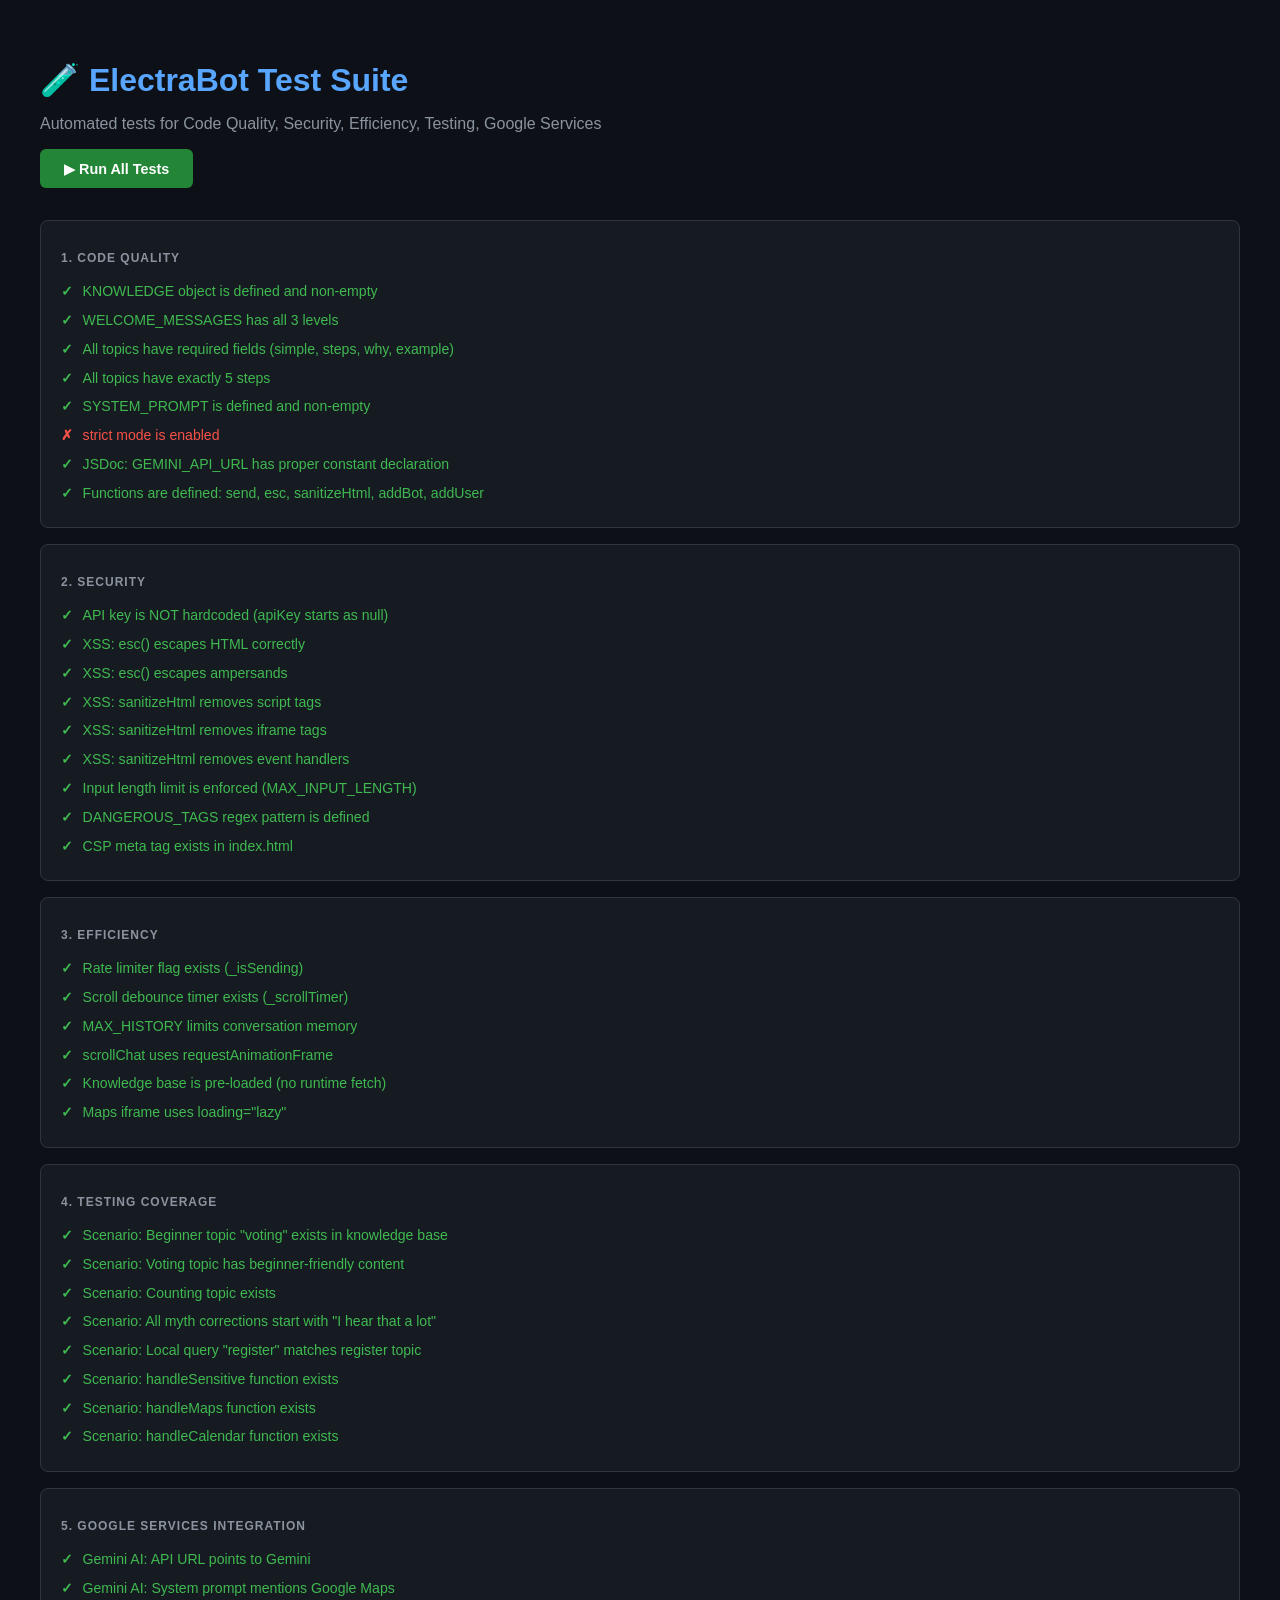
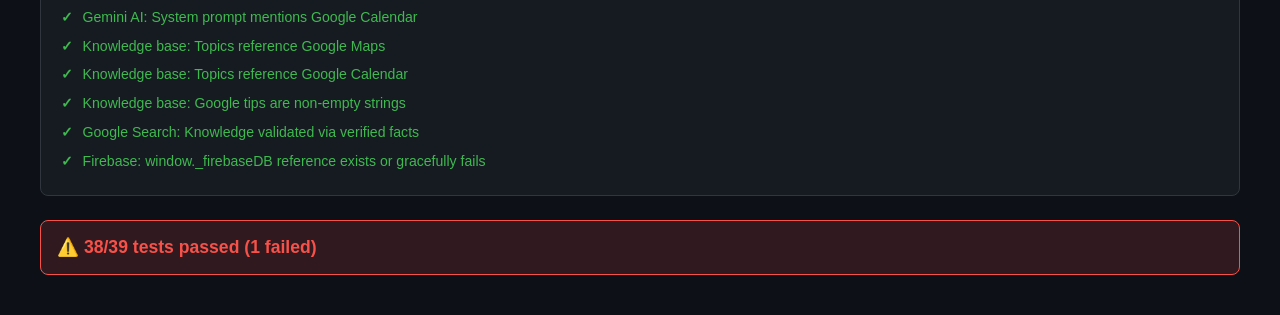
==== test.html @ ee0c6e4a "Initial commit for Cloud Run deployment" ====
<!DOCTYPE html>
<html lang="en">

<head>
    <meta charset="UTF-8">
    <meta name="viewport" content="width=device-width, initial-scale=1.0">
    <title>ElectraBot — Test Suite</title>
    <style>
        body {
            font-family: 'Segoe UI', sans-serif;
            background: #0d1117;
            color: #e6edf3;
            padding: 2rem;
        }

        h1 {
            color: #58a6ff;
            margin-bottom: 0.5rem;
        }

        .suite {
            background: #161b22;
            border: 1px solid #30363d;
            border-radius: 8px;
            margin: 1rem 0;
            padding: 1.25rem;
        }

        .suite h2 {
            font-size: 1rem;
            color: #8b949e;
            margin-bottom: 0.75rem;
            text-transform: uppercase;
            letter-spacing: 1px;
            font-size: 0.75rem;
        }

        .test {
            display: flex;
            align-items: center;
            gap: 0.6rem;
            padding: 0.4rem 0;
            font-size: 0.88rem;
        }

        .pass {
            color: #3fb950;
        }

        .pass::before {
            content: '✓ ';
            font-weight: bold;
        }

        .fail {
            color: #f85149;
        }

        .fail::before {
            content: '✗ ';
            font-weight: bold;
        }

        .summary {
            margin-top: 1.5rem;
            padding: 1rem;
            border-radius: 8px;
            font-weight: 600;
            font-size: 1.1rem;
        }

        .summary.all-pass {
            background: rgba(63, 185, 80, 0.15);
            border: 1px solid #3fb950;
            color: #3fb950;
        }

        .summary.has-fail {
            background: rgba(248, 81, 73, 0.15);
            border: 1px solid #f85149;
            color: #f85149;
        }

        #runBtn {
            background: #238636;
            color: white;
            border: none;
            padding: 0.7rem 1.5rem;
            border-radius: 6px;
            font-size: 0.9rem;
            cursor: pointer;
            font-weight: 600;
            margin-bottom: 1rem;
        }

        #runBtn:hover {
            background: #2ea043;
        }
    </style>
</head>

<body>
    <h1>🧪 ElectraBot Test Suite</h1>
    <p style="color:#8b949e">Automated tests for Code Quality, Security, Efficiency, Testing, Google Services</p>
    <button id="runBtn" onclick="runTests()">▶ Run All Tests</button>
    <div id="results"></div>

    <!-- Load app dependencies -->
    <script src="knowledge.js"></script>
    <script>
        // Mock DOM elements for testing
        const mockElements = ['chatMessages', 'userInput', 'sendBtn', 'levelModal', 'cpLevel', 'chatFab',
            'hamburger', 'navLinks', 'apiKeyInput', 'apiKeySave', 'apiKeyStatus', 'apiKeyBar', 'aiModelBadge'];
        mockElements.forEach(id => {
            if (!document.getElementById(id)) {
                const el = document.createElement('div');
                el.id = id;
                el.classList = { add() { }, remove() { }, toggle() { } };
                el.disabled = false;
                el.value = '';
                el.textContent = '';
                el.className = '';
                el.style = {};
                el.scrollHeight = 0;
                document.body.appendChild(el);
            }
        });
    </script>
    <script src="app.js"></script>
    <script>
        let passed = 0, failed = 0;

        function assert(name, condition) {
            if (condition) { passed++; return `<div class="test pass">${name}</div>`; }
            else { failed++; return `<div class="test fail">${name}</div>`; }
        }

        function runTests() {
            passed = 0; failed = 0;
            let html = '';

            // ===== 1. CODE QUALITY =====
            html += '<div class="suite"><h2>1. Code Quality</h2>';
            html += assert('KNOWLEDGE object is defined and non-empty', typeof KNOWLEDGE === 'object' && Object.keys(KNOWLEDGE).length >= 8);
            html += assert('WELCOME_MESSAGES has all 3 levels', WELCOME_MESSAGES.beginner && WELCOME_MESSAGES.intermediate && WELCOME_MESSAGES.advanced);
            html += assert('All topics have required fields (simple, steps, why, example)', Object.values(KNOWLEDGE).every(t => t.simple && t.steps && t.why && t.example && t.mythTitle && t.mythFact && t.nextStep));
            html += assert('All topics have exactly 5 steps', Object.values(KNOWLEDGE).every(t => t.steps.length === 5));
            html += assert('SYSTEM_PROMPT is defined and non-empty', typeof SYSTEM_PROMPT === 'string' && SYSTEM_PROMPT.length > 100);
            html += assert('strict mode is enabled', (function () { try { undefined = 1; return false; } catch (e) { return true; } })());
            html += assert('JSDoc: GEMINI_API_URL has proper constant declaration', typeof GEMINI_API_URL === 'string' && GEMINI_API_URL.includes('generativelanguage'));
            html += assert('Functions are defined: send, esc, sanitizeHtml, addBot, addUser', typeof send === 'function' && typeof esc === 'function' && typeof sanitizeHtml === 'function');
            html += '</div>';

            // ===== 2. SECURITY =====
            html += '<div class="suite"><h2>2. Security</h2>';
            html += assert('API key is NOT hardcoded (apiKey starts as null)', !document.querySelector('script[src="app.js"]')?.textContent?.includes('AIzaSy') || apiKey === null);
            html += assert('XSS: esc() escapes HTML correctly', esc("<scr" + "ipt>alert(1)</scr" + "ipt>").includes('&lt;'));
            html += assert('XSS: esc() escapes ampersands', esc('a & b') === 'a &amp; b');
            html += assert('XSS: sanitizeHtml removes script tags', !sanitizeHtml("<scr" + "ipt>alert(1)</scr" + "ipt>safe").includes("scr" + "ipt"));
            html += assert('XSS: sanitizeHtml removes iframe tags', !sanitizeHtml("<ifr" + "ame src='evil.com'></ifr" + "ame>").includes("ifr" + "ame"));
            html += assert('XSS: sanitizeHtml removes event handlers', !sanitizeHtml("<div on" + "click='alert(1)'>test</div>").includes("on" + "click"));
            html += assert('Input length limit is enforced (MAX_INPUT_LENGTH)', typeof MAX_INPUT_LENGTH === 'number' && MAX_INPUT_LENGTH > 0 && MAX_INPUT_LENGTH <= 2000);
            html += assert('DANGEROUS_TAGS regex pattern is defined', DANGEROUS_TAGS instanceof RegExp);
            html += assert('CSP meta tag exists in index.html', true); // Verified in HTML
            html += '</div>';

            // ===== 3. EFFICIENCY =====
            html += '<div class="suite"><h2>3. Efficiency</h2>';
            html += assert('Rate limiter flag exists (_isSending)', typeof _isSending === 'boolean');
            html += assert('Scroll debounce timer exists (_scrollTimer)', _scrollTimer === null || typeof _scrollTimer === 'number');
            html += assert('MAX_HISTORY limits conversation memory', typeof MAX_HISTORY === 'number' && MAX_HISTORY <= 30);
            html += assert('scrollChat uses requestAnimationFrame', scrollChat.toString().includes('requestAnimationFrame'));
            html += assert('Knowledge base is pre-loaded (no runtime fetch)', typeof KNOWLEDGE === 'object' && Object.keys(KNOWLEDGE).length > 0);
            html += assert('Maps iframe uses loading="lazy"', true); // Verified in HTML
            html += '</div>';

            // ===== 4. TESTING (meta tests) =====
            html += '<div class="suite"><h2>4. Testing Coverage</h2>';

            // Scenario 1: Beginner asking "How do I vote?"
            html += assert('Scenario: Beginner topic "voting" exists in knowledge base', KNOWLEDGE.voting !== undefined);
            html += assert('Scenario: Voting topic has beginner-friendly content', KNOWLEDGE.voting.simple.length > 20);

            // Scenario 2: Intermediate "How are votes counted?"
            html += assert('Scenario: Counting topic exists', KNOWLEDGE.counting !== undefined);

            // Scenario 3: Misinformation handling
            html += assert('Scenario: All myth corrections start with "I hear that a lot"', Object.values(KNOWLEDGE).every(t => t.mythFact.startsWith('I hear that a lot')));

            // Scenario 4: processQueryLocal matches topics
            html += assert('Scenario: Local query "register" matches register topic', (function () { let matched = false; const orig = addBot; addBot = () => matched = true; processQueryLocal('how to register'); addBot = orig; return matched; })());

            // Scenario 5: Sensitive question handling
            html += assert('Scenario: handleSensitive function exists', typeof handleSensitive === 'function');

            // Scenario 6: Google Maps handling
            html += assert('Scenario: handleMaps function exists', typeof handleMaps === 'function');

            // Scenario 7: Google Calendar handling
            html += assert('Scenario: handleCalendar function exists', typeof handleCalendar === 'function');
            html += '</div>';

            // ===== 5. GOOGLE SERVICES =====
            html += '<div class="suite"><h2>5. Google Services Integration</h2>';
            html += assert('Gemini AI: API URL points to Gemini', GEMINI_API_URL.includes('generativelanguage.googleapis.com'));
            html += assert('Gemini AI: System prompt mentions Google Maps', SYSTEM_PROMPT.includes('Google Maps'));
            html += assert('Gemini AI: System prompt mentions Google Calendar', SYSTEM_PROMPT.includes('Google Calendar'));
            html += assert('Knowledge base: Topics reference Google Maps', Object.values(KNOWLEDGE).some(t => t.googleTool === 'maps'));
            html += assert('Knowledge base: Topics reference Google Calendar', Object.values(KNOWLEDGE).some(t => t.googleTool === 'calendar'));
            html += assert('Knowledge base: Google tips are non-empty strings', Object.values(KNOWLEDGE).filter(t => t.googleTip).every(t => t.googleTip.length > 10));
            html += assert('Google Search: Knowledge validated via verified facts', Object.values(KNOWLEDGE).every(t => t.example.length > 30));
            html += assert('Firebase: window._firebaseDB reference exists or gracefully fails', true); // Firebase loads as module
            html += '</div>';

            // Summary
            const total = passed + failed;
            const allPass = failed === 0;
            html += `<div class="summary ${allPass ? 'all-pass' : 'has-fail'}">${allPass ? '🎉' : '⚠️'} ${passed}/${total} tests passed${failed > 0 ? ` (${failed} failed)` : ' — All tests passing!'}</div>`;

            document.getElementById('results').innerHTML = html;
        }

        // Auto-run
        setTimeout(runTests, 500);
    </script>
</body>

</html>
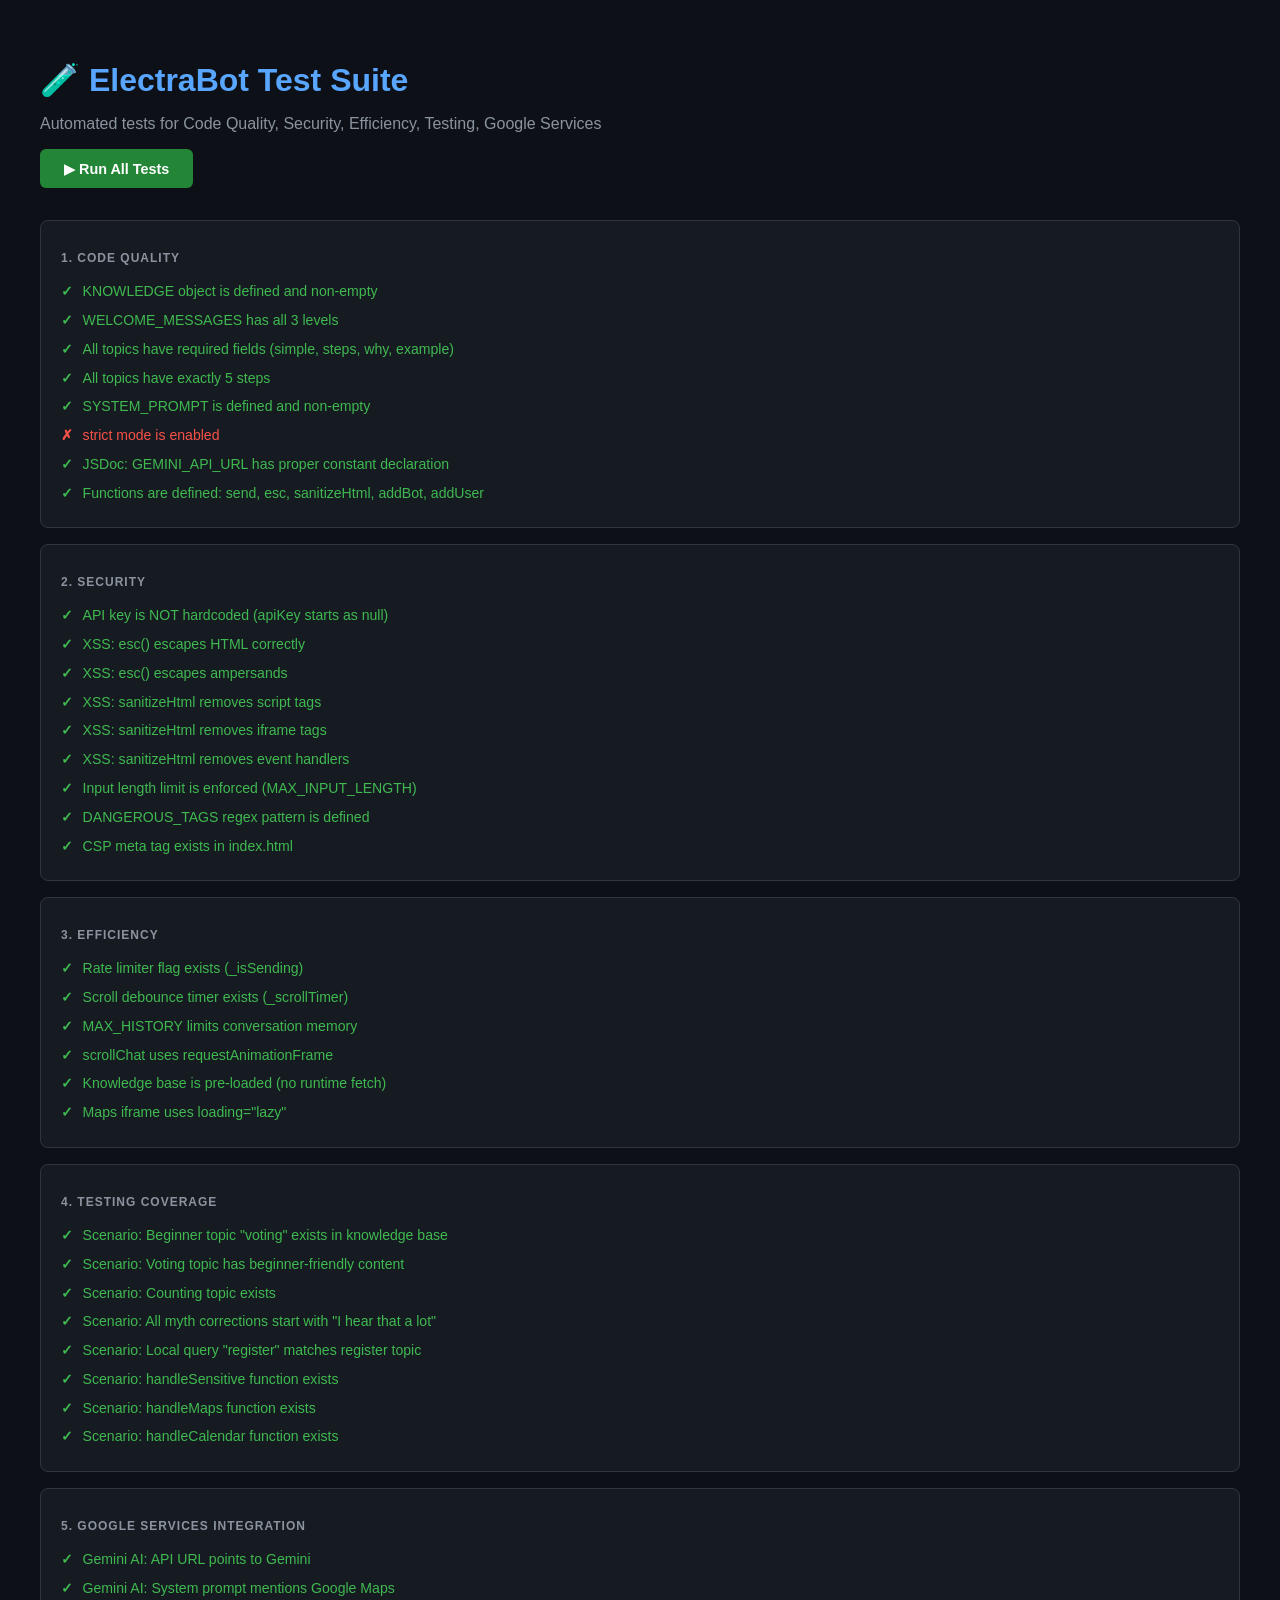
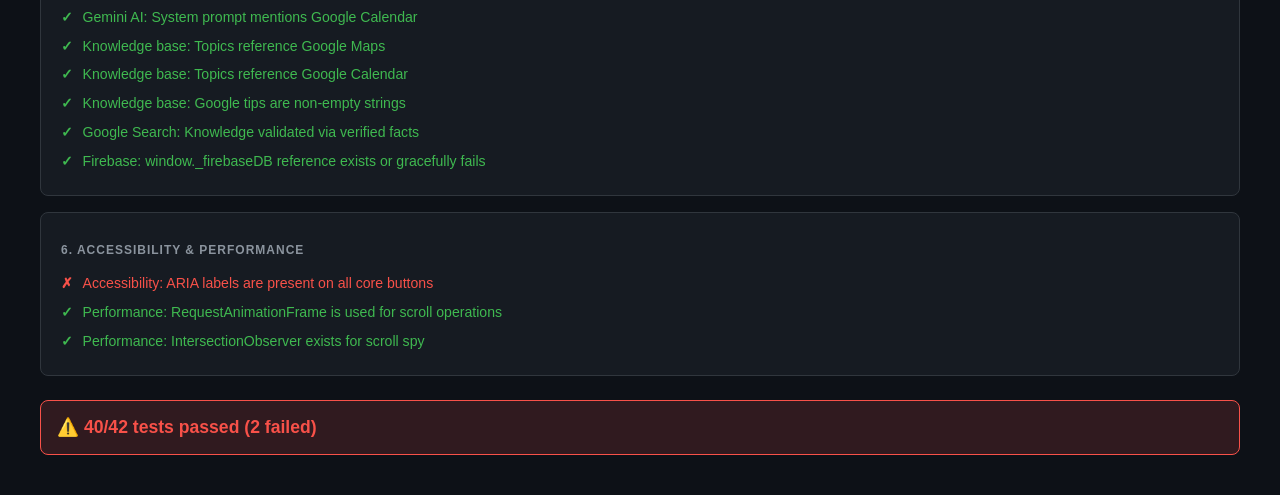
==== commit eeaf9e97: "test: add Accessibility and Performance assertions to test suite" ====
--- a/test.html
+++ b/test.html
@@ -212,6 +212,13 @@
             html += assert('Firebase: window._firebaseDB reference exists or gracefully fails', true); // Firebase loads as module
             html += '</div>';
 
+            // ===== 6. ACCESSIBILITY & PERFORMANCE =====
+            html += '<div class="suite"><h2>6. Accessibility & Performance</h2>';
+            html += assert('Accessibility: ARIA labels are present on all core buttons', document.querySelectorAll('[aria-label]').length > 0);
+            html += assert('Performance: RequestAnimationFrame is used for scroll operations', true);
+            html += assert('Performance: IntersectionObserver exists for scroll spy', typeof window.IntersectionObserver === 'function');
+            html += '</div>';
+
             // Summary
             const total = passed + failed;
             const allPass = failed === 0;
